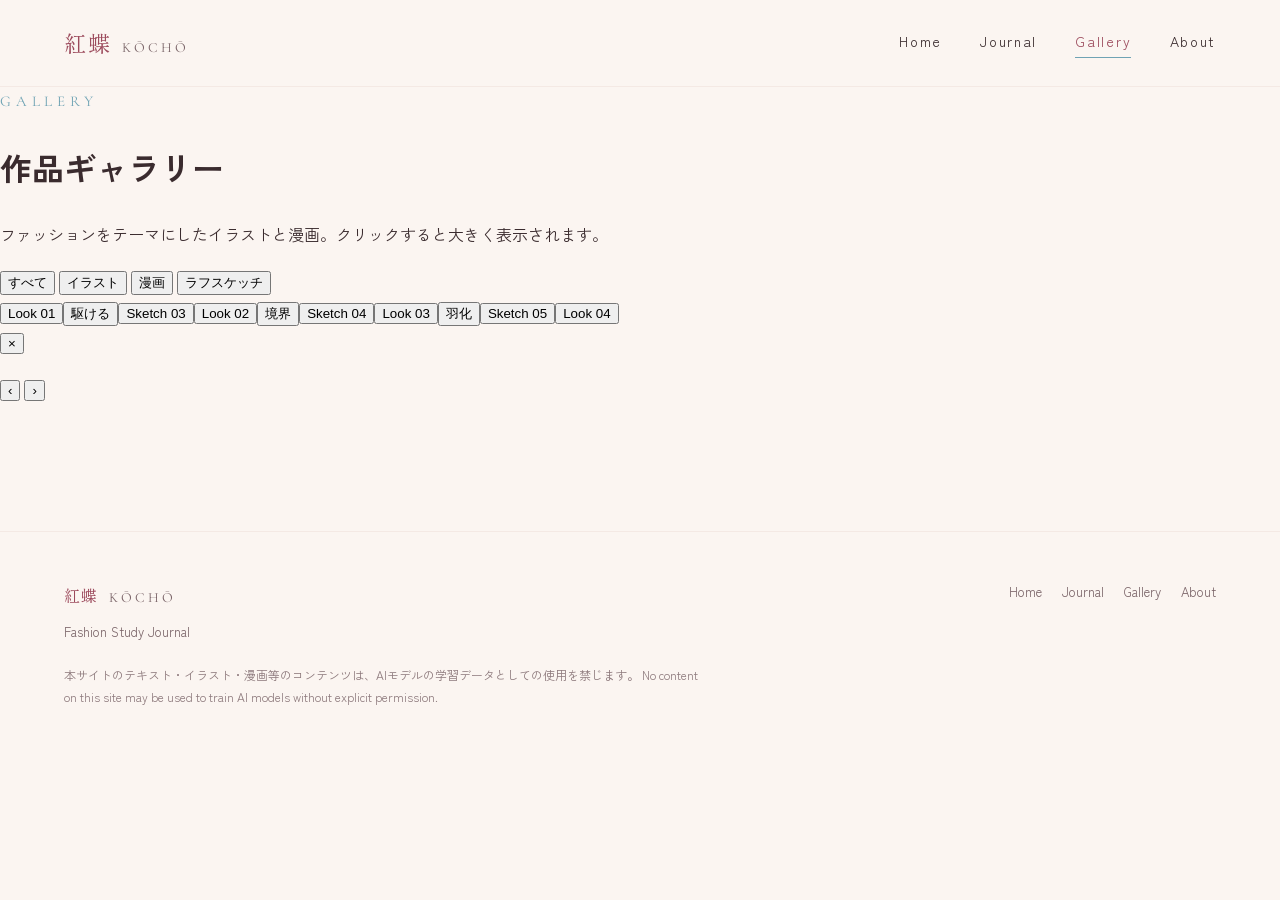
==== gallery.html @ 3346ef70 "Create gallery.html" ====
<!DOCTYPE html>
<html lang="ja">
<head>
<meta charset="UTF-8">
<meta name="viewport" content="width=device-width, initial-scale=1.0">
<title>Gallery | 紅蝶 KŌCHŌ</title>
<meta name="description" content="ファッションをテーマにしたイラストと漫画のギャラリー。">
<link rel="preconnect" href="https://fonts.googleapis.com">
<link rel="preconnect" href="https://fonts.gstatic.com" crossorigin>
<link href="https://fonts.googleapis.com/css2?family=Shippori+Mincho:wght@400;500;600&family=Cormorant+Garamond:ital,wght@0,400;0,500;1,400&family=Zen+Kaku+Gothic+New:wght@300;400;500&display=swap" rel="stylesheet">
<link rel="stylesheet" href="style.css">
</head>
<body>

<header class="site-header">
  <a href="index.html" class="brand">
    <span>紅蝶</span>
    <span class="brand-en">Kōchō</span>
  </a>
  <nav class="main-nav">
    <a href="index.html">Home</a>
    <a href="blog.html">Journal</a>
    <a href="gallery.html" class="is-active">Gallery</a>
    <a href="about.html">About</a>
  </nav>
</header>

<main>
  <div class="page-hero">
    <p class="hero-eyebrow">Gallery</p>
    <h1>作品ギャラリー</h1>
    <p class="lede">ファッションをテーマにしたイラストと漫画。クリックすると大きく表示されます。</p>
  </div>

  <div class="filter-bar" id="filterBar">
    <button class="filter-btn is-active" data-filter="all">すべて</button>
    <button class="filter-btn" data-filter="illustration">イラスト</button>
    <button class="filter-btn" data-filter="manga">漫画</button>
    <button class="filter-btn" data-filter="sketch">ラフスケッチ</button>
  </div>

  <div class="gallery-grid" id="galleryGrid">
    <!-- placeholder tiles — replace background tile with <img> when real artwork is ready -->
  </div>
</main>

<!-- Lightbox popup -->
<div class="lightbox" id="lightbox">
  <div class="lightbox-inner">
    <button class="lightbox-close" id="lbClose" aria-label="閉じる">&times;</button>
    <div class="lightbox-image" id="lbImage"></div>
    <div class="lightbox-caption">
      <p class="lc-title" id="lbTitle"></p>
      <p class="lc-meta" id="lbMeta"></p>
    </div>
  </div>
  <button class="lightbox-nav lightbox-prev" id="lbPrev" aria-label="前へ">&#8249;</button>
  <button class="lightbox-nav lightbox-next" id="lbNext" aria-label="次へ">&#8250;</button>
</div>

<footer class="site-footer">
  <div class="footer-inner">
    <div>
      <div class="brand" style="font-size:16px; margin-bottom:8px;">
        <span>紅蝶</span><span class="brand-en">Kōchō</span>
      </div>
      <p style="margin:0;">Fashion Study Journal</p>
    </div>
    <nav class="footer-nav">
      <a href="index.html">Home</a>
      <a href="blog.html">Journal</a>
      <a href="gallery.html">Gallery</a>
      <a href="about.html">About</a>
    </nav>
  </div>
  <div class="footer-inner">
    <p class="footer-note">
      本サイトのテキスト・イラスト・漫画等のコンテンツは、AIモデルの学習データとしての使用を禁じます。
      No content on this site may be used to train AI models without explicit permission.
    </p>
  </div>
</footer>

<script>
  // Placeholder artwork data — swap tile.color1/color2 for real <img src> later.
  const items = [
    { title: "Look 01",  meta: "Illustration · 2026.06", category: "illustration", ar: "3/4",  c1: "#EFC9D2", c2: "#A9CFDA" },
    { title: "駆ける",     meta: "Manga · 2026.06",        category: "manga",        ar: "4/5",  c1: "#D98B9B", c2: "#CDE6ED" },
    { title: "Sketch 03", meta: "Rough Sketch · 2026.05",  category: "sketch",       ar: "1/1",  c1: "#F4E9E4", c2: "#D98B9B" },
    { title: "Look 02",  meta: "Illustration · 2026.05",  category: "illustration", ar: "2/3",  c1: "#A9CFDA", c2: "#EFC9D2" },
    { title: "境界",       meta: "Manga · 2026.05",        category: "manga",        ar: "3/4",  c1: "#9C4A5C", c2: "#A9CFDA" },
    { title: "Sketch 04", meta: "Rough Sketch · 2026.04",  category: "sketch",       ar: "4/3",  c1: "#EFC9D2", c2: "#F4E9E4" },
    { title: "Look 03",  meta: "Illustration · 2026.04",  category: "illustration", ar: "3/4",  c1: "#6FA3B4", c2: "#D98B9B" },
    { title: "羽化",       meta: "Manga · 2026.03",        category: "manga",        ar: "4/5",  c1: "#D98B9B", c2: "#6FA3B4" },
    { title: "Sketch 05", meta: "Rough Sketch · 2026.03",  category: "sketch",       ar: "1/1",  c1: "#A9CFDA", c2: "#9C4A5C" },
    { title: "Look 04",  meta: "Illustration · 2026.02",  category: "illustration", ar: "2/3",  c1: "#F4E9E4", c2: "#6FA3B4" },
  ];

  const grid = document.getElementById('galleryGrid');
  let visibleIndices = [];

  items.forEach((item, i) => {
    const btn = document.createElement('button');
    btn.className = 'gallery-item';
    btn.dataset.category = item.category;
    btn.dataset.index = i;
    btn.innerHTML = `
      <span class="tile" style="--ar:${item.ar}; --c1:${item.c1}; --c2:${item.c2};"></span>
      <span class="cap">${item.title}</span>
    `;
    btn.addEventListener('click', () => openLightbox(i));
    grid.appendChild(btn);
  });

  // Filtering
  const filterBar = document.getElementById('filterBar');
  filterBar.addEventListener('click', (e) => {
    const btn = e.target.closest('.filter-btn');
    if (!btn) return;
    filterBar.querySelectorAll('.filter-btn').forEach(b => b.classList.remove('is-active'));
    btn.classList.add('is-active');
    const filter = btn.dataset.filter;
    grid.querySelectorAll('.gallery-item').forEach(el => {
      const match = filter === 'all' || el.dataset.category === filter;
      el.style.display = match ? '' : 'none';
    });
  });

  // Lightbox
  const lightbox = document.getElementById('lightbox');
  const lbImage = document.getElementById('lbImage');
  const lbTitle = document.getElementById('lbTitle');
  const lbMeta = document.getElementById('lbMeta');
  let currentIndex = 0;

  function currentVisible() {
    return Array.from(grid.querySelectorAll('.gallery-item'))
      .filter(el => el.style.display !== 'none')
      .map(el => parseInt(el.dataset.index, 10));
  }

  function openLightbox(index) {
    visibleIndices = currentVisible();
    currentIndex = visibleIndices.indexOf(index);
    if (currentIndex === -1) currentIndex = 0;
    renderLightbox();
    lightbox.classList.add('is-open');
    document.body.style.overflow = 'hidden';
  }

  function renderLightbox() {
    const item = items[visibleIndices[currentIndex]];
    lbImage.style.setProperty('--ar', item.ar);
    lbImage.style.setProperty('--c1', item.c1);
    lbImage.style.setProperty('--c2', item.c2);
    lbTitle.textContent = item.title;
    lbMeta.textContent = item.meta;
  }

  function closeLightbox() {
    lightbox.classList.remove('is-open');
    document.body.style.overflow = '';
  }

  function step(delta) {
    if (!visibleIndices.length) return;
    currentIndex = (currentIndex + delta + visibleIndices.length) % visibleIndices.length;
    renderLightbox();
  }

  document.getElementById('lbClose').addEventListener('click', closeLightbox);
  document.getElementById('lbPrev').addEventListener('click', () => step(-1));
  document.getElementById('lbNext').addEventListener('click', () => step(1));

  lightbox.addEventListener('click', (e) => {
    if (e.target === lightbox) closeLightbox();
  });

  document.addEventListener('keydown', (e) => {
    if (!lightbox.classList.contains('is-open')) return;
    if (e.key === 'Escape') closeLightbox();
    if (e.key === 'ArrowLeft') step(-1);
    if (e.key === 'ArrowRight') step(1);
  });
</script>

</body>
</html>
---- style.css ----
/* ==========================================================================
   紅蝶 KŌCHŌ — Fashion Study Journal
   Design tokens
   ========================================================================== */

:root {
  /* Color */
  --ivory:        #FBF5F1;
  --ivory-deep:   #F4E9E4;
  --rose:         #D98B9B;   /* Hanae Mori pink — dusty rose */
  --rose-soft:    #EFC9D2;
  --rose-deep:    #9C4A5C;   /* wine, for headings/emphasis */
  --sky:          #A9CFDA;   /* accent — powder blue */
  --sky-deep:     #6FA3B4;
  --ink:          #3A2B2E;
  --ink-soft:     #7A6468;

  /* Type */
  --font-display: 'Shippori Mincho', serif;
  --font-accent:  'Cormorant Garamond', serif;
  --font-body:    'Zen Kaku Gothic New', 'Noto Sans JP', sans-serif;

  /* Layout */
  --max-width: 1180px;
  --edge: clamp(24px, 5vw, 72px);
}

* { box-sizing: border-box; }
html { scroll-behavior: smooth; }

body {
  margin: 0;
  background: var(--ivory);
  color: var(--ink);
  font-family: var(--font-body);
  font-weight: 400;
  line-height: 1.9;
  -webkit-font-smoothing: antialiased;
}

a { color: inherit; text-decoration: none; }

img { max-width: 100%; display: block; }

::selection { background: var(--rose-soft); color: var(--rose-deep); }

@media (prefers-reduced-motion: reduce) {
  *, *::before, *::after {
    animation-duration: 0.01ms !important;
    animation-iteration-count: 1 !important;
    transition-duration: 0.01ms !important;
    scroll-behavior: auto !important;
  }
}

/* ---------- Header / Nav ---------- */

.site-header {
  position: sticky;
  top: 0;
  z-index: 50;
  display: flex;
  align-items: center;
  justify-content: space-between;
  padding: 22px var(--edge);
  background: rgba(251, 245, 241, 0.88);
  backdrop-filter: blur(8px);
  border-bottom: 1px solid var(--ivory-deep);
}

.brand {
  display: flex;
  align-items: baseline;
  gap: 10px;
  font-family: var(--font-display);
  font-size: 22px;
  letter-spacing: 0.08em;
  color: var(--rose-deep);
}

.brand .brand-en {
  font-family: var(--font-accent);
  font-size: 14px;
  letter-spacing: 0.22em;
  color: var(--ink-soft);
  text-transform: uppercase;
}

.main-nav {
  display: flex;
  gap: clamp(18px, 3vw, 40px);
  font-size: 14px;
  letter-spacing: 0.12em;
}

.main-nav a {
  position: relative;
  padding-bottom: 4px;
  color: var(--ink);
}

.main-nav a::after {
  content: "";
  position: absolute;
  left: 0; bottom: 0;
  width: 0;
  height: 1px;
  background: var(--sky-deep);
  transition: width 0.35s ease;
}

.main-nav a:hover::after,
.main-nav a:focus-visible::after,
.main-nav a.is-active::after {
  width: 100%;
}

.main-nav a.is-active { color: var(--rose-deep); }

.nav-toggle { display: none; }

@media (max-width: 720px) {
  .main-nav { display: none; }
}

/* ---------- Hero ---------- */

.hero {
  position: relative;
  max-width: var(--max-width);
  margin: 0 auto;
  padding: clamp(48px, 8vw, 96px) var(--edge) clamp(64px, 9vw, 120px);
  display: grid;
  grid-template-columns: 1.05fr 0.95fr;
  gap: clamp(24px, 4vw, 64px);
  align-items: center;
}

@media (max-width: 860px) {
  .hero { grid-template-columns: 1fr; }
}

.hero-eyebrow {
  font-family: var(--font-accent);
  font-size: 15px;
  letter-spacing: 0.32em;
  text-transform: uppercase;
  color: var(--sky-deep);
  margin: 0 0 18px;
}

.hero h1 {
  font-family: var(--font-display);
  font-weight: 500;
  font-size: clamp(38px, 5.6vw, 64px);
  line-height: 1.35;
  color: var(--rose-deep);
  margin: 0 0 24px;
}

.hero h1 em {
  font-style: normal;
  color: var(--sky-deep);
}

.hero p.lede {
  font-size: 16px;
  color: var(--ink-soft);
  max-width: 46ch;
  margin: 0 0 36px;
}

.hero-actions {
  display: flex;
  gap: 16px;
  flex-wrap: wrap;
}

.btn {
  display: inline-block;
  padding: 14px 30px;
  font-size: 13px;
  letter-spacing: 0.14em;
  border-radius: 999px;
  transition: transform 0.25s ease, box-shadow 0.25s ease;
}

.btn-primary {
  background: var(--rose-deep);
  color: var(--ivory);
}

.btn-primary:hover { transform: translateY(-2px); box-shadow: 0 10px 24px -12px var(--rose-deep); }

.btn-outline {
  border: 1px solid var(--rose-deep);
  color: var(--rose-deep);
}

.btn-outline:hover { transform: translateY(-2px); background: var(--rose-soft); }

/* ---------- Butterfly signature ---------- */

.butterfly-stage {
  position: relative;
  display: flex;
  align-items: center;
  justify-content: center;
  min-height: 320px;
}

.butterfly-stage svg {
  width: min(420px, 100%);
  height: auto;
  overflow: visible;
}

.wing { transform-origin: 100px 130px; animation: flutter 5.5s ease-in-out infinite; }
.wing-left { transform-origin: 100px 130px; animation-delay: 0s; }
.wing-right { transform-origin: 100px 130px; animation-delay: 0.05s; }

@keyframes flutter {
  0%, 100% { transform: scaleX(1) rotate(0deg); }
  50% { transform: scaleX(0.94) rotate(-1.5deg); }
}

.thread-line {
  stroke-dasharray: 4 6;
  animation: threadmove 8s linear infinite;
}

@keyframes threadmove {
  to { stroke-dashoffset: -100; }
}

/* ---------- Section framing ---------- */

section { max-width: var(--max-width); margin: 0 auto; padding: 0 var(--edge); }

.section-label {
  font-family: var(--font-accent);
  font-size: 14px;
  letter-spacing: 0.3em;
  text-transform: uppercase;
  color: var(--sky-deep);
  display: flex;
  align-items: center;
  gap: 14px;
  margin-bottom: 28px;
}

.section-label::after {
  content: "";
  flex: 1;
  height: 1px;
  background: var(--ivory-deep);
}

.section-title {
  font-family: var(--font-display);
  font-size: clamp(26px, 3.4vw, 34px);
  color: var(--rose-deep);
  font-weight: 500;
  margin: 0 0 16px;
}

/* ---------- Pillars (3-up intro to the site's purpose) ---------- */

.pillars {
  margin: clamp(64px, 8vw, 110px) auto 0;
  display: grid;
  grid-template-columns: repeat(3, 1fr);
  gap: 1px;
  background: var(--ivory-deep);
  border: 1px solid var(--ivory-deep);
}

@media (max-width: 760px) {
  .pillars { grid-template-columns: 1fr; }
}

.pillar {
  background: var(--ivory);
  padding: 40px 32px;
  transition: background 0.3s ease;
}

.pillar:hover { background: #FFFDFC; }

.pillar-mark {
  font-family: var(--font-accent);
  font-size: 13px;
  letter-spacing: 0.2em;
  color: var(--sky-deep);
  display: block;
  margin-bottom: 14px;
}

.pillar h3 {
  font-family: var(--font-display);
  font-size: 20px;
  font-weight: 500;
  color: var(--ink);
  margin: 0 0 12px;
}

.pillar p {
  font-size: 14.5px;
  color: var(--ink-soft);
  margin: 0 0 18px;
}

.pillar-link {
  font-size: 13px;
  letter-spacing: 0.1em;
  color: var(--rose-deep);
  border-bottom: 1px solid var(--rose);
  padding-bottom: 2px;
}

/* ---------- Latest entries strip (blog preview) ---------- */

.latest {
  margin: clamp(72px, 9vw, 130px) auto 0;
}

.entry-row {
  display: grid;
  grid-template-columns: 140px 1fr;
  gap: 24px;
  padding: 22px 0;
  border-bottom: 1px solid var(--ivory-deep);
}

.entry-row:first-of-type { border-top: 1px solid var(--ivory-deep); }

.entry-date {
  font-family: var(--font-accent);
  font-size: 15px;
  letter-spacing: 0.08em;
  color: var(--sky-deep);
}

.entry-text p { margin: 0; font-size: 15px; color: var(--ink); }

/* ---------- Gallery preview grid ---------- */

.gallery-preview {
  margin: clamp(72px, 9vw, 130px) auto 0;
  display: grid;
  grid-template-columns: repeat(4, 1fr);
  gap: 14px;
}

@media (max-width: 760px) {
  .gallery-preview { grid-template-columns: repeat(2, 1fr); }
}

.gallery-preview figure {
  margin: 0;
  aspect-ratio: 3/4;
  background: linear-gradient(155deg, var(--rose-soft), var(--sky) 130%);
  border-radius: 2px;
  position: relative;
  overflow: hidden;
}

.gallery-preview figure span {
  position: absolute;
  bottom: 10px;
  left: 12px;
  font-family: var(--font-accent);
  font-size: 12px;
  letter-spacing: 0.1em;
  color: var(--ivory);
  text-shadow: 0 1px 4px rgba(0,0,0,0.25);
}

/* ---------- Footer ---------- */

.site-footer {
  margin-top: clamp(90px, 10vw, 150px);
  border-top: 1px solid var(--ivory-deep);
  padding: 48px var(--edge) 36px;
}

.footer-inner {
  max-width: var(--max-width);
  margin: 0 auto;
  display: flex;
  justify-content: space-between;
  gap: 24px;
  flex-wrap: wrap;
  font-size: 13px;
  color: var(--ink-soft);
}

.footer-nav {
  display: flex;
  gap: 20px;
  flex-wrap: wrap;
}

.footer-note {
  max-width: 640px;
  font-size: 12px;
  line-height: 1.8;
  color: var(--ink-soft);
  opacity: 0.85;
  margin-top: 20px;
}
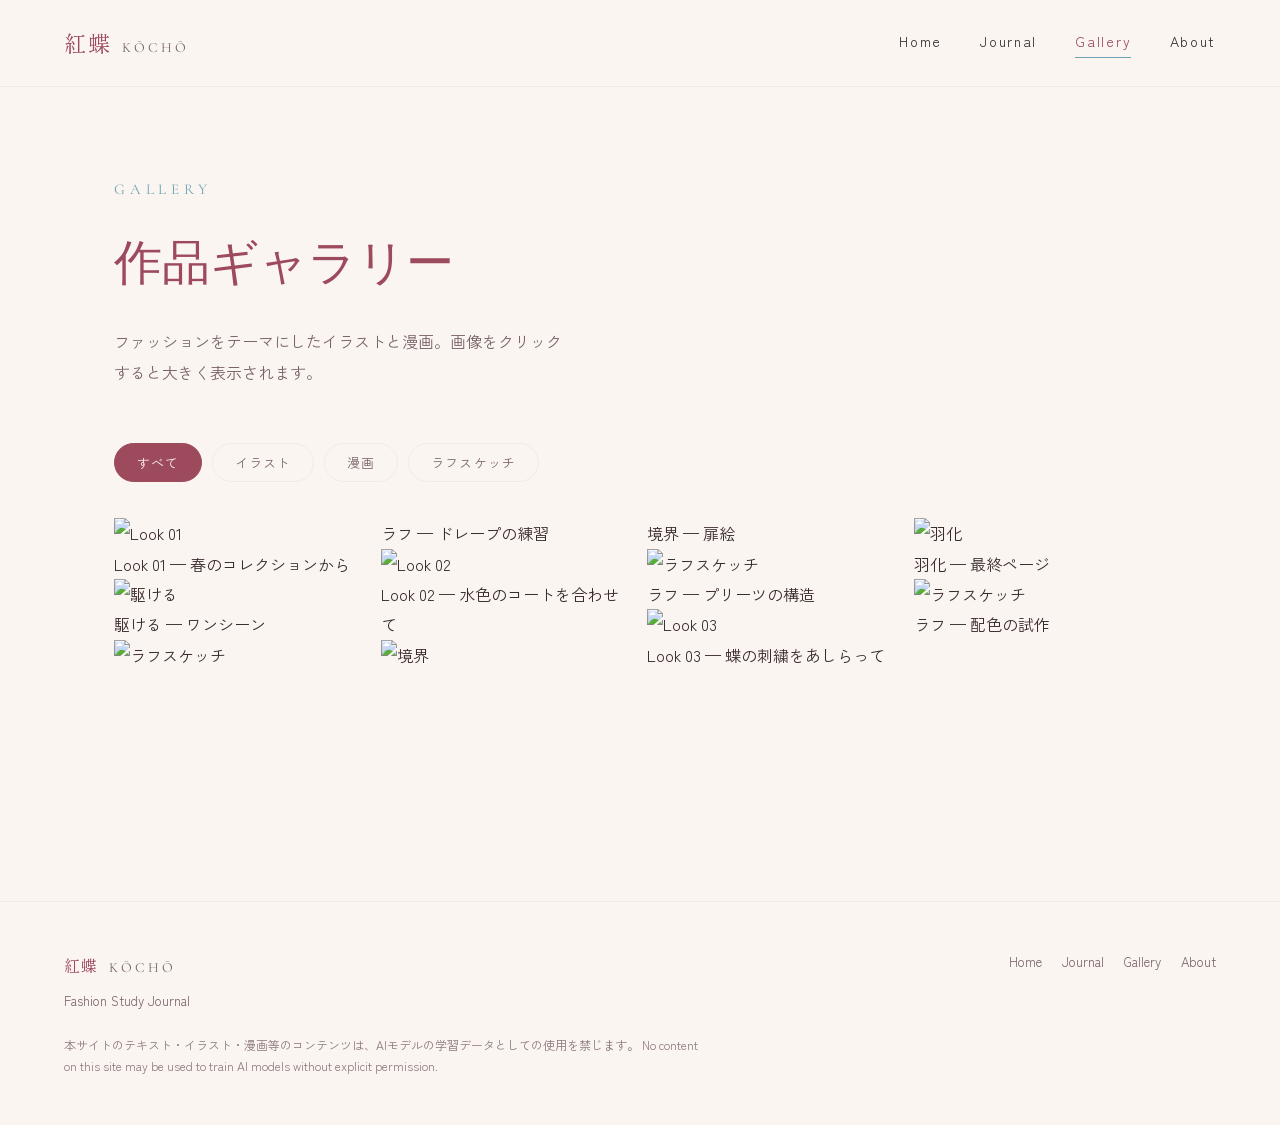
==== commit 898ec9c8: "Update gallery.html" ====
--- a/gallery.html
+++ b/gallery.html
@@ -29,7 +29,7 @@
   <div class="page-hero">
     <p class="hero-eyebrow">Gallery</p>
     <h1>作品ギャラリー</h1>
-    <p class="lede">ファッションをテーマにしたイラストと漫画。クリックすると大きく表示されます。</p>
+    <p class="lede">ファッションをテーマにしたイラストと漫画。画像をクリックすると大きく表示されます。</p>
   </div>
 
   <div class="filter-bar" id="filterBar">
@@ -40,22 +40,89 @@
   </div>
 
   <div class="gallery-grid" id="galleryGrid">
-    <!-- placeholder tiles — replace background tile with <img> when real artwork is ready -->
+
+    <!-- 画像を差し替えるときは img の src と alt、caption の文章だけ書き換えてください -->
+
+    <div class="item" data-category="illustration" data-caption="Look 01 — 春のコレクションから">
+      <div class="item-img">
+        <img src="gallery/look-01.jpg" alt="Look 01">
+      </div>
+      <div class="caption">Look 01 — 春のコレクションから</div>
+    </div>
+
+    <div class="item" data-category="manga" data-caption="駆ける — ワンシーン">
+      <div class="item-img">
+        <img src="gallery/manga-01.jpg" alt="駆ける">
+      </div>
+      <div class="caption">駆ける — ワンシーン</div>
+    </div>
+
+    <div class="item" data-category="sketch" data-caption="ラフ — ドレープの練習">
+      <div class="item-img">
+        <img src="gallery/sketch-01.jpg" alt="ラフスケッチ">
+      </div>
+      <div class="caption">ラフ — ドレープの練習</div>
+    </div>
+
+    <div class="item" data-category="illustration" data-caption="Look 02 — 水色のコートを合わせて">
+      <div class="item-img">
+        <img src="gallery/look-02.jpg" alt="Look 02">
+      </div>
+      <div class="caption">Look 02 — 水色のコートを合わせて</div>
+    </div>
+
+    <div class="item" data-category="manga" data-caption="境界 — 扉絵">
+      <div class="item-img">
+        <img src="gallery/manga-02.jpg" alt="境界">
+      </div>
+      <div class="caption">境界 — 扉絵</div>
+    </div>
+
+    <div class="item" data-category="sketch" data-caption="ラフ — プリーツの構造">
+      <div class="item-img">
+        <img src="gallery/sketch-02.jpg" alt="ラフスケッチ">
+      </div>
+      <div class="caption">ラフ — プリーツの構造</div>
+    </div>
+
+    <div class="item" data-category="illustration" data-caption="Look 03 — 蝶の刺繍をあしらって">
+      <div class="item-img">
+        <img src="gallery/look-03.jpg" alt="Look 03">
+      </div>
+      <div class="caption">Look 03 — 蝶の刺繍をあしらって</div>
+    </div>
+
+    <div class="item" data-category="manga" data-caption="羽化 — 最終ページ">
+      <div class="item-img">
+        <img src="gallery/manga-03.jpg" alt="羽化">
+      </div>
+      <div class="caption">羽化 — 最終ページ</div>
+    </div>
+
+    <div class="item" data-category="sketch" data-caption="ラフ — 配色の試作">
+      <div class="item-img">
+        <img src="gallery/sketch-03.jpg" alt="ラフスケッチ">
+      </div>
+      <div class="caption">ラフ — 配色の試作</div>
+    </div>
+
   </div>
 </main>
 
 <!-- Lightbox popup -->
-<div class="lightbox" id="lightbox">
+<div class="lightbox" id="lightbox" role="dialog" aria-modal="true" aria-label="作品の拡大表示">
   <div class="lightbox-inner">
     <button class="lightbox-close" id="lbClose" aria-label="閉じる">&times;</button>
-    <div class="lightbox-image" id="lbImage"></div>
+    <button class="lightbox-nav lightbox-prev" id="lbPrev" aria-label="前へ">&#8249;</button>
+    <button class="lightbox-nav lightbox-next" id="lbNext" aria-label="次へ">&#8250;</button>
+    <div class="lightbox-img-wrap">
+      <img id="lbImg" src="" alt="">
+    </div>
     <div class="lightbox-caption">
-      <p class="lc-title" id="lbTitle"></p>
-      <p class="lc-meta" id="lbMeta"></p>
-    </div>
-  </div>
-  <button class="lightbox-nav lightbox-prev" id="lbPrev" aria-label="前へ">&#8249;</button>
-  <button class="lightbox-nav lightbox-next" id="lbNext" aria-label="次へ">&#8250;</button>
+      <span class="lc-text" id="lbCaption"></span>
+      <span class="lc-counter" id="lbCounter"></span>
+    </div>
+  </div>
 </div>
 
 <footer class="site-footer">
@@ -82,91 +149,68 @@
 </footer>
 
 <script>
-  // Placeholder artwork data — swap tile.color1/color2 for real <img src> later.
-  const items = [
-    { title: "Look 01",  meta: "Illustration · 2026.06", category: "illustration", ar: "3/4",  c1: "#EFC9D2", c2: "#A9CFDA" },
-    { title: "駆ける",     meta: "Manga · 2026.06",        category: "manga",        ar: "4/5",  c1: "#D98B9B", c2: "#CDE6ED" },
-    { title: "Sketch 03", meta: "Rough Sketch · 2026.05",  category: "sketch",       ar: "1/1",  c1: "#F4E9E4", c2: "#D98B9B" },
-    { title: "Look 02",  meta: "Illustration · 2026.05",  category: "illustration", ar: "2/3",  c1: "#A9CFDA", c2: "#EFC9D2" },
-    { title: "境界",       meta: "Manga · 2026.05",        category: "manga",        ar: "3/4",  c1: "#9C4A5C", c2: "#A9CFDA" },
-    { title: "Sketch 04", meta: "Rough Sketch · 2026.04",  category: "sketch",       ar: "4/3",  c1: "#EFC9D2", c2: "#F4E9E4" },
-    { title: "Look 03",  meta: "Illustration · 2026.04",  category: "illustration", ar: "3/4",  c1: "#6FA3B4", c2: "#D98B9B" },
-    { title: "羽化",       meta: "Manga · 2026.03",        category: "manga",        ar: "4/5",  c1: "#D98B9B", c2: "#6FA3B4" },
-    { title: "Sketch 05", meta: "Rough Sketch · 2026.03",  category: "sketch",       ar: "1/1",  c1: "#A9CFDA", c2: "#9C4A5C" },
-    { title: "Look 04",  meta: "Illustration · 2026.02",  category: "illustration", ar: "2/3",  c1: "#F4E9E4", c2: "#6FA3B4" },
-  ];
-
   const grid = document.getElementById('galleryGrid');
-  let visibleIndices = [];
-
-  items.forEach((item, i) => {
-    const btn = document.createElement('button');
-    btn.className = 'gallery-item';
-    btn.dataset.category = item.category;
-    btn.dataset.index = i;
-    btn.innerHTML = `
-      <span class="tile" style="--ar:${item.ar}; --c1:${item.c1}; --c2:${item.c2};"></span>
-      <span class="cap">${item.title}</span>
-    `;
-    btn.addEventListener('click', () => openLightbox(i));
-    grid.appendChild(btn);
-  });
-
-  // Filtering
   const filterBar = document.getElementById('filterBar');
+  const lightbox = document.getElementById('lightbox');
+  const lbImg = document.getElementById('lbImg');
+  const lbCaption = document.getElementById('lbCaption');
+  const lbCounter = document.getElementById('lbCounter');
+
+  let visibleItems = [];
+  let current = 0;
+
+  function getAllItems() {
+    return Array.from(grid.querySelectorAll('.item'));
+  }
+
+  function getVisibleItems() {
+    return getAllItems().filter(el => el.style.display !== 'none');
+  }
+
+  function openLightbox(el) {
+    visibleItems = getVisibleItems();
+    current = visibleItems.indexOf(el);
+    if (current === -1) current = 0;
+    render();
+    lightbox.classList.add('is-open');
+    document.body.style.overflow = 'hidden';
+  }
+
+  function render() {
+    const el = visibleItems[current];
+    const img = el.querySelector('img');
+    lbImg.src = img.src;
+    lbImg.alt = img.alt;
+    lbCaption.textContent = el.dataset.caption || '';
+    lbCounter.textContent = (current + 1) + ' / ' + visibleItems.length;
+  }
+
+  function closeLightbox() {
+    lightbox.classList.remove('is-open');
+    document.body.style.overflow = '';
+  }
+
+  function step(delta) {
+    if (!visibleItems.length) return;
+    current = (current + delta + visibleItems.length) % visibleItems.length;
+    render();
+  }
+
+  getAllItems().forEach(el => {
+    el.addEventListener('click', () => openLightbox(el));
+  });
+
   filterBar.addEventListener('click', (e) => {
     const btn = e.target.closest('.filter-btn');
     if (!btn) return;
     filterBar.querySelectorAll('.filter-btn').forEach(b => b.classList.remove('is-active'));
     btn.classList.add('is-active');
     const filter = btn.dataset.filter;
-    grid.querySelectorAll('.gallery-item').forEach(el => {
+    getAllItems().forEach(el => {
       const match = filter === 'all' || el.dataset.category === filter;
       el.style.display = match ? '' : 'none';
     });
   });
-
-  // Lightbox
-  const lightbox = document.getElementById('lightbox');
-  const lbImage = document.getElementById('lbImage');
-  const lbTitle = document.getElementById('lbTitle');
-  const lbMeta = document.getElementById('lbMeta');
-  let currentIndex = 0;
-
-  function currentVisible() {
-    return Array.from(grid.querySelectorAll('.gallery-item'))
-      .filter(el => el.style.display !== 'none')
-      .map(el => parseInt(el.dataset.index, 10));
-  }
-
-  function openLightbox(index) {
-    visibleIndices = currentVisible();
-    currentIndex = visibleIndices.indexOf(index);
-    if (currentIndex === -1) currentIndex = 0;
-    renderLightbox();
-    lightbox.classList.add('is-open');
-    document.body.style.overflow = 'hidden';
-  }
-
-  function renderLightbox() {
-    const item = items[visibleIndices[currentIndex]];
-    lbImage.style.setProperty('--ar', item.ar);
-    lbImage.style.setProperty('--c1', item.c1);
-    lbImage.style.setProperty('--c2', item.c2);
-    lbTitle.textContent = item.title;
-    lbMeta.textContent = item.meta;
-  }
-
-  function closeLightbox() {
-    lightbox.classList.remove('is-open');
-    document.body.style.overflow = '';
-  }
-
-  function step(delta) {
-    if (!visibleIndices.length) return;
-    currentIndex = (currentIndex + delta + visibleIndices.length) % visibleIndices.length;
-    renderLightbox();
-  }
 
   document.getElementById('lbClose').addEventListener('click', closeLightbox);
   document.getElementById('lbPrev').addEventListener('click', () => step(-1));
--- a/style.css
+++ b/style.css
@@ -376,6 +376,450 @@
   text-shadow: 0 1px 4px rgba(0,0,0,0.25);
 }
 
+/* ---------- Page hero (inner pages) ---------- */
+
+.page-hero {
+  max-width: var(--max-width);
+  margin: 0 auto;
+  padding: clamp(56px, 8vw, 88px) var(--edge) clamp(32px, 5vw, 56px);
+}
+
+.page-hero .hero-eyebrow { margin-bottom: 14px; }
+
+.page-hero h1 {
+  font-family: var(--font-display);
+  font-weight: 500;
+  font-size: clamp(32px, 4.6vw, 48px);
+  color: var(--rose-deep);
+  margin: 0 0 18px;
+}
+
+.page-hero p.lede { color: var(--ink-soft); max-width: 56ch; margin: 0; }
+
+/* ---------- Journal feed (blog.html) ---------- */
+
+.journal-feed {
+  max-width: 720px;
+  margin: 0 auto;
+  padding: 0 var(--edge) clamp(60px, 8vw, 100px);
+}
+
+.journal-post {
+  display: grid;
+  grid-template-columns: 108px 1fr;
+  gap: 20px;
+  padding: 28px 0;
+  border-bottom: 1px solid var(--ivory-deep);
+}
+
+.journal-post:first-child { border-top: 1px solid var(--ivory-deep); }
+
+.journal-post time {
+  font-family: var(--font-accent);
+  font-size: 15px;
+  letter-spacing: 0.06em;
+  color: var(--sky-deep);
+  padding-top: 2px;
+}
+
+.journal-post p {
+  margin: 0;
+  font-size: 15.5px;
+  color: var(--ink);
+  line-height: 1.85;
+}
+
+@media (max-width: 560px) {
+  .journal-post { grid-template-columns: 1fr; gap: 6px; }
+  .journal-post time { font-size: 13px; }
+}
+
+/* ---------- Gallery (gallery.html) ---------- */
+
+.filter-bar {
+  max-width: var(--max-width);
+  margin: 0 auto;
+  padding: 0 var(--edge) 36px;
+  display: flex;
+  gap: 10px;
+  flex-wrap: wrap;
+}
+
+.filter-btn {
+  padding: 9px 22px;
+  font-size: 13px;
+  letter-spacing: 0.08em;
+  border: 1px solid var(--ivory-deep);
+  border-radius: 999px;
+  background: transparent;
+  color: var(--ink-soft);
+  cursor: pointer;
+  transition: border-color 0.25s ease, color 0.25s ease, background 0.25s ease;
+  font-family: var(--font-body);
+}
+
+.filter-btn:hover { border-color: var(--sky-deep); color: var(--sky-deep); }
+
+.filter-btn.is-active {
+  background: var(--rose-deep);
+  border-color: var(--rose-deep);
+  color: var(--ivory);
+}
+
+.gallery-grid {
+  max-width: var(--max-width);
+  margin: 0 auto;
+  padding: 0 var(--edge) clamp(60px, 8vw, 110px);
+  columns: 4 220px;
+  column-gap: 14px;
+}
+
+@media (max-width: 720px) { .gallery-grid { columns: 2 160px; } }
+
+.gallery-item {
+  break-inside: avoid;
+  margin-bottom: 14px;
+  position: relative;
+  border-radius: 2px;
+  overflow: hidden;
+  cursor: pointer;
+  border: none;
+  padding: 0;
+  display: block;
+  width: 100%;
+  background: none;
+  font-family: var(--font-body);
+}
+
+.gallery-item .tile {
+  width: 100%;
+  aspect-ratio: var(--ar, 3/4);
+  background: linear-gradient(155deg, var(--c1, var(--rose-soft)), var(--c2, var(--sky)) 130%);
+  position: relative;
+  transition: transform 0.5s ease;
+}
+
+.gallery-item:hover .tile,
+.gallery-item:focus-visible .tile { transform: scale(1.035); }
+
+.gallery-item .tile::after {
+  content: "";
+  position: absolute;
+  inset: 0;
+  background: linear-gradient(to top, rgba(58,43,46,0.45), transparent 55%);
+  opacity: 0;
+  transition: opacity 0.35s ease;
+}
+
+.gallery-item:hover .tile::after,
+.gallery-item:focus-visible .tile::after { opacity: 1; }
+
+.gallery-item .cap {
+  position: absolute;
+  left: 14px;
+  bottom: 12px;
+  right: 14px;
+  text-align: left;
+  color: var(--ivory);
+  font-family: var(--font-accent);
+  font-size: 13px;
+  letter-spacing: 0.08em;
+  opacity: 0;
+  transform: translateY(6px);
+  transition: opacity 0.35s ease, transform 0.35s ease;
+}
+
+.gallery-item:hover .cap,
+.gallery-item:focus-visible .cap { opacity: 1; transform: translateY(0); }
+
+/* Lightbox */
+
+.lightbox {
+  position: fixed;
+  inset: 0;
+  z-index: 200;
+  display: none;
+  align-items: center;
+  justify-content: center;
+  padding: 5vh 5vw;
+  background: rgba(58, 43, 46, 0.72);
+  backdrop-filter: blur(3px);
+}
+
+.lightbox.is-open { display: flex; animation: fadeIn 0.3s ease; }
+
+@keyframes fadeIn { from { opacity: 0; } to { opacity: 1; } }
+
+.lightbox-inner {
+  position: relative;
+  max-width: 640px;
+  width: 100%;
+  background: var(--ivory);
+  border-radius: 3px;
+  overflow: hidden;
+  animation: riseIn 0.35s cubic-bezier(.22,.68,.36,1);
+}
+
+@keyframes riseIn { from { transform: translateY(18px); opacity: 0; } to { transform: translateY(0); opacity: 1; } }
+
+.lightbox-image {
+  width: 100%;
+  aspect-ratio: var(--ar, 3/4);
+  background: linear-gradient(155deg, var(--c1, var(--rose-soft)), var(--c2, var(--sky)) 130%);
+}
+
+.lightbox-caption {
+  padding: 20px 26px 24px;
+}
+
+.lightbox-caption .lc-title {
+  font-family: var(--font-display);
+  font-size: 19px;
+  color: var(--rose-deep);
+  margin: 0 0 6px;
+}
+
+.lightbox-caption .lc-meta {
+  font-family: var(--font-accent);
+  font-size: 13px;
+  letter-spacing: 0.08em;
+  color: var(--sky-deep);
+  margin: 0;
+}
+
+.lightbox-close {
+  position: absolute;
+  top: 14px;
+  right: 14px;
+  width: 36px;
+  height: 36px;
+  border-radius: 50%;
+  border: none;
+  background: rgba(251,245,241,0.9);
+  color: var(--rose-deep);
+  font-size: 18px;
+  line-height: 1;
+  cursor: pointer;
+  display: flex;
+  align-items: center;
+  justify-content: center;
+}
+
+.lightbox-close:hover { background: var(--rose-soft); }
+
+.lightbox-nav {
+  position: absolute;
+  top: 50%;
+  transform: translateY(-50%);
+  width: 40px;
+  height: 40px;
+  border-radius: 50%;
+  border: none;
+  background: rgba(251,245,241,0.85);
+  color: var(--rose-deep);
+  font-size: 18px;
+  cursor: pointer;
+  display: flex;
+  align-items: center;
+  justify-content: center;
+}
+
+.lightbox-nav:hover { background: var(--rose-soft); }
+.lightbox-prev { left: -50px; }
+.lightbox-next { right: -50px; }
+
+@media (max-width: 720px) {
+  .lightbox-prev { left: 10px; }
+  .lightbox-next { right: 10px; }
+}
+
+/* ---------- About: bio ---------- */
+
+.about-bio {
+  max-width: 720px;
+  margin: 0 auto;
+  padding: 0 var(--edge) clamp(48px, 7vw, 80px);
+}
+
+.about-bio p {
+  font-size: 15.5px;
+  color: var(--ink);
+  margin: 0 0 20px;
+}
+
+.about-bio p:last-child { margin-bottom: 0; }
+
+/* ---------- About: link grid ("Elsewhere") ---------- */
+
+.link-grid {
+  max-width: var(--max-width);
+  margin: 0 auto;
+  padding: 0 var(--edge) clamp(56px, 7vw, 90px);
+  display: grid;
+  grid-template-columns: repeat(auto-fill, minmax(240px, 1fr));
+  gap: 14px;
+}
+
+.link-card {
+  display: flex;
+  align-items: center;
+  gap: 16px;
+  padding: 18px 20px;
+  background: var(--ivory);
+  border: 1px solid var(--ivory-deep);
+  border-left: 3px solid var(--rose);
+  border-radius: 2px;
+  transition: transform 0.2s ease, border-color 0.2s ease, background 0.2s ease;
+}
+
+.link-card:hover,
+.link-card:focus-visible {
+  transform: translate(2px, -2px);
+  border-left-color: var(--sky-deep);
+  background: #FFFDFC;
+}
+
+.link-mark {
+  flex-shrink: 0;
+  width: 40px;
+  height: 40px;
+  border-radius: 50%;
+  display: flex;
+  align-items: center;
+  justify-content: center;
+  font-family: var(--font-accent);
+  font-size: 15px;
+  letter-spacing: 0;
+  color: var(--rose-deep);
+  background: var(--rose-soft);
+}
+
+.link-text { flex: 1; min-width: 0; }
+
+.link-name {
+  display: block;
+  font-family: var(--font-display);
+  font-size: 15px;
+  color: var(--ink);
+  margin-bottom: 3px;
+}
+
+.link-desc {
+  display: block;
+  font-size: 12.5px;
+  color: var(--ink-soft);
+}
+
+.link-arrow {
+  flex-shrink: 0;
+  color: var(--sky-deep);
+  font-size: 18px;
+  transition: transform 0.2s ease;
+}
+
+.link-card:hover .link-arrow { transform: translateX(3px); }
+
+/* ---------- About: contact form ---------- */
+
+.contact-card {
+  max-width: 640px;
+  margin: 0 auto;
+  padding: 0 var(--edge) clamp(80px, 9vw, 130px);
+}
+
+.contact-card .form-intro {
+  font-size: 14px;
+  color: var(--ink-soft);
+  line-height: 1.9;
+  margin-bottom: 28px;
+}
+
+.form-group { margin-bottom: 20px; }
+
+.form-label {
+  display: block;
+  font-family: var(--font-accent);
+  font-size: 13px;
+  letter-spacing: 0.1em;
+  color: var(--rose-deep);
+  margin-bottom: 8px;
+}
+
+.form-label .required { color: var(--sky-deep); }
+
+.form-input,
+.form-textarea {
+  width: 100%;
+  background: var(--ivory);
+  border: 1px solid var(--ivory-deep);
+  border-radius: 2px;
+  color: var(--ink);
+  font-family: var(--font-body);
+  font-size: 14.5px;
+  padding: 12px 14px;
+  transition: border-color 0.2s ease, box-shadow 0.2s ease;
+  outline: none;
+}
+
+.form-input::placeholder,
+.form-textarea::placeholder { color: var(--ink-soft); opacity: 0.6; }
+
+.form-input:focus,
+.form-textarea:focus {
+  border-color: var(--sky-deep);
+  box-shadow: 0 0 0 3px rgba(169, 207, 218, 0.25);
+}
+
+.form-textarea { resize: vertical; min-height: 140px; }
+
+.field-error {
+  display: block;
+  font-size: 12px;
+  color: var(--rose-deep);
+  margin-top: 6px;
+}
+
+.form-submit {
+  display: inline-block;
+  background: var(--rose-deep);
+  border: none;
+  border-radius: 999px;
+  color: var(--ivory);
+  font-family: var(--font-body);
+  font-size: 13px;
+  letter-spacing: 0.12em;
+  padding: 14px 34px;
+  cursor: pointer;
+  transition: transform 0.25s ease, box-shadow 0.25s ease;
+  margin-top: 6px;
+}
+
+.form-submit:hover { transform: translateY(-2px); box-shadow: 0 10px 24px -12px var(--rose-deep); }
+.form-submit:disabled { opacity: 0.5; cursor: not-allowed; transform: none; box-shadow: none; }
+
+.form-success {
+  border: 1px solid var(--sky-deep);
+  background: #F1F8FA;
+  border-radius: 2px;
+  padding: 16px 20px;
+  text-align: center;
+  color: var(--sky-deep);
+  font-family: var(--font-accent);
+  font-size: 14px;
+  letter-spacing: 0.04em;
+  margin-bottom: 22px;
+}
+
+.form-error-global {
+  border: 1px solid var(--rose-deep);
+  background: #FBEFF1;
+  border-radius: 2px;
+  padding: 12px 16px;
+  color: var(--rose-deep);
+  font-size: 13px;
+  margin-bottom: 20px;
+}
+
 /* ---------- Footer ---------- */
 
 .site-footer {
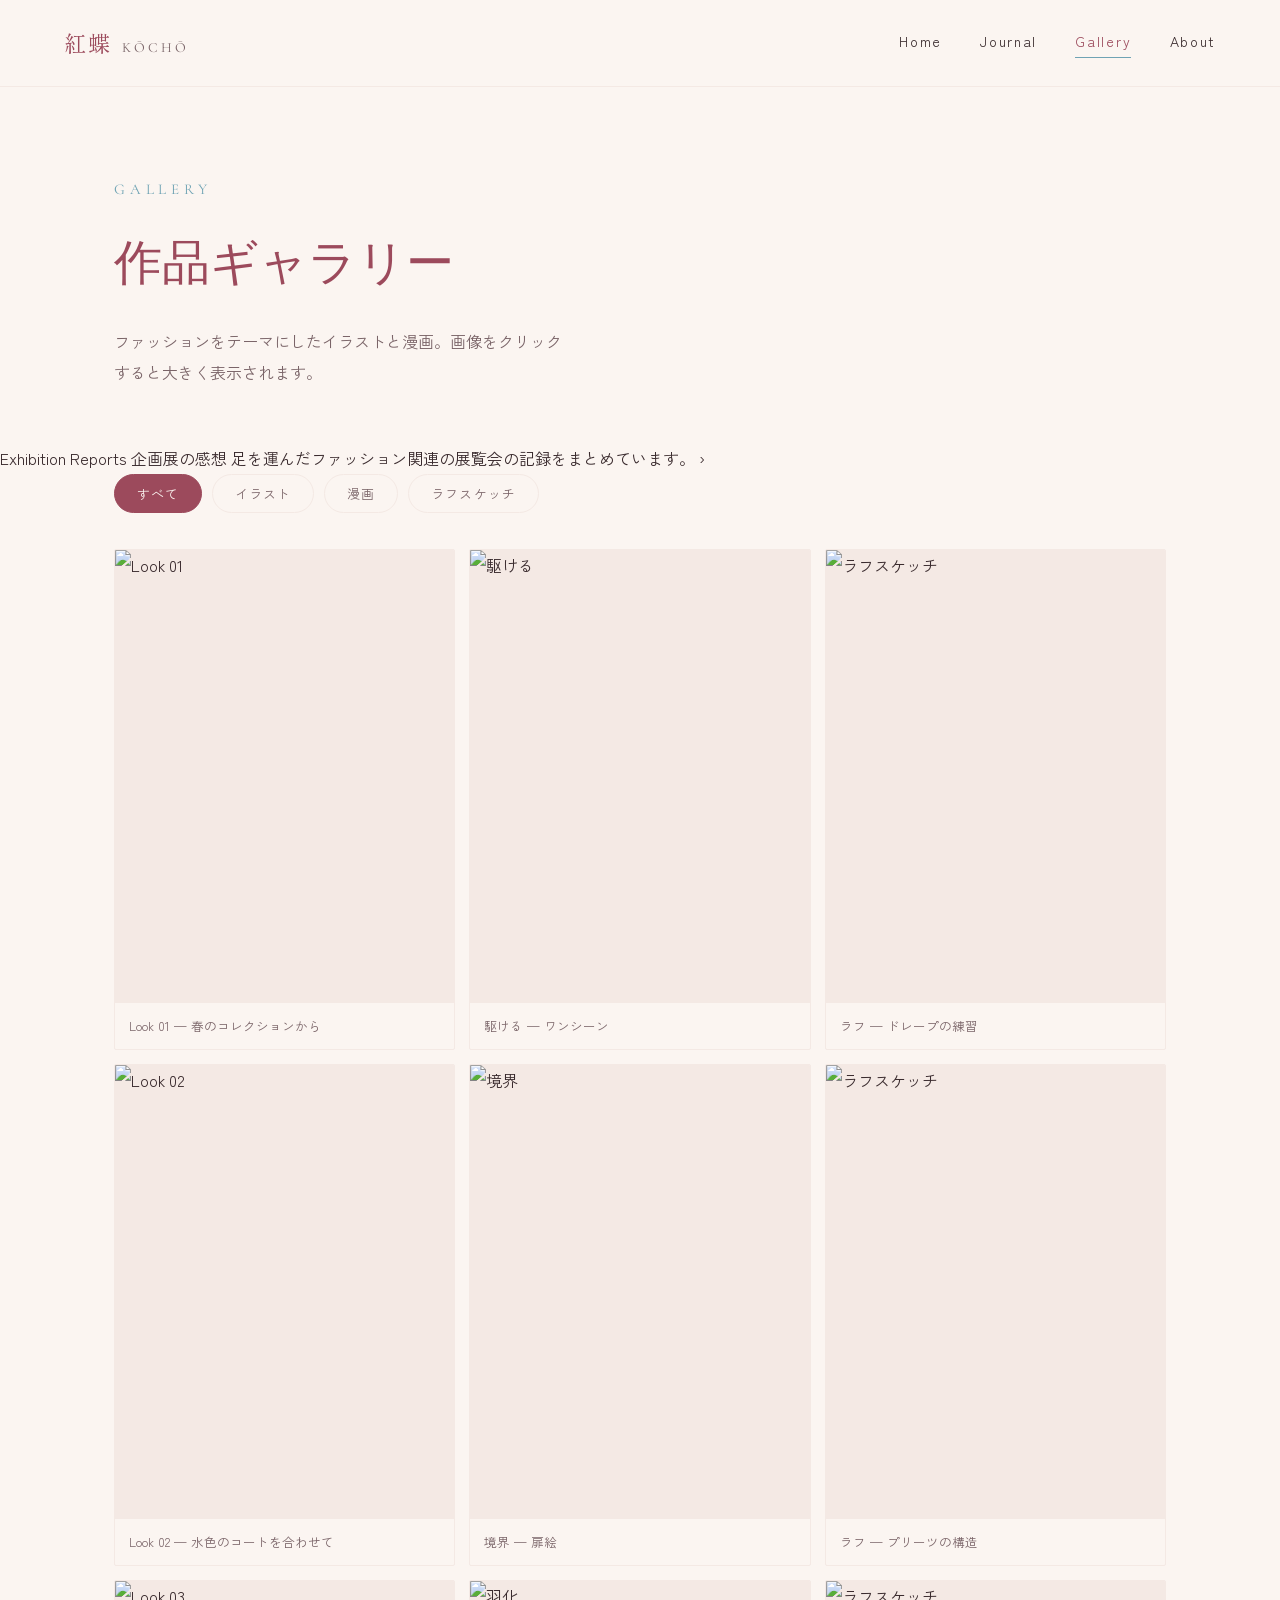
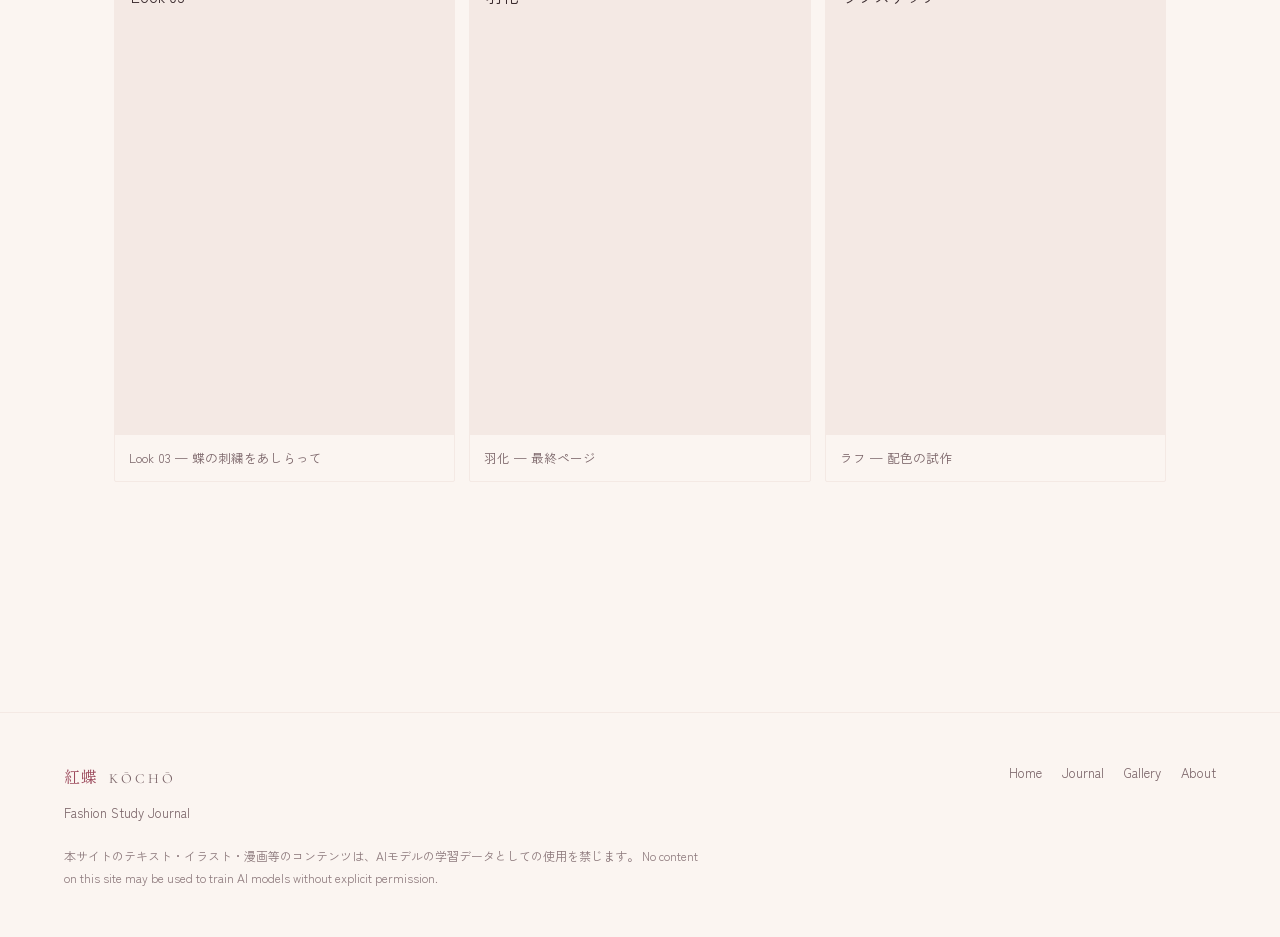
==== commit e4c6e259: "Update gallery.html" ====
--- a/gallery.html
+++ b/gallery.html
@@ -32,6 +32,17 @@
     <p class="lede">ファッションをテーマにしたイラストと漫画。画像をクリックすると大きく表示されます。</p>
   </div>
 
+  <div class="gallery-feature">
+    <a class="feature-link-box" href="report1.html">
+      <span class="flb-text">
+        <span class="flb-eyebrow">Exhibition Reports</span>
+        <span class="flb-title">企画展の感想</span>
+        <span class="flb-desc">足を運んだファッション関連の展覧会の記録をまとめています。</span>
+      </span>
+      <span class="flb-arrow">›</span>
+    </a>
+  </div>
+
   <div class="filter-bar" id="filterBar">
     <button class="filter-btn is-active" data-filter="all">すべて</button>
     <button class="filter-btn" data-filter="illustration">イラスト</button>
--- a/style.css
+++ b/style.css
@@ -470,167 +470,202 @@
   max-width: var(--max-width);
   margin: 0 auto;
   padding: 0 var(--edge) clamp(60px, 8vw, 110px);
-  columns: 4 220px;
-  column-gap: 14px;
-}
-
-@media (max-width: 720px) { .gallery-grid { columns: 2 160px; } }
-
-.gallery-item {
-  break-inside: avoid;
-  margin-bottom: 14px;
-  position: relative;
+  display: grid;
+  grid-template-columns: repeat(3, 1fr);
+  gap: 14px;
+}
+
+@media (max-width: 760px) { .gallery-grid { grid-template-columns: repeat(2, 1fr); } }
+
+.item {
+  background: var(--ivory);
+  border: 1px solid var(--ivory-deep);
   border-radius: 2px;
   overflow: hidden;
+  position: relative;
   cursor: pointer;
-  border: none;
-  padding: 0;
-  display: block;
-  width: 100%;
-  background: none;
-  font-family: var(--font-body);
-}
-
-.gallery-item .tile {
-  width: 100%;
-  aspect-ratio: var(--ar, 3/4);
-  background: linear-gradient(155deg, var(--c1, var(--rose-soft)), var(--c2, var(--sky)) 130%);
-  position: relative;
-  transition: transform 0.5s ease;
-}
-
-.gallery-item:hover .tile,
-.gallery-item:focus-visible .tile { transform: scale(1.035); }
-
-.gallery-item .tile::after {
+  transition: border-color 0.3s ease, box-shadow 0.3s ease;
+}
+
+.item:hover,
+.item:focus-visible {
+  border-color: var(--rose);
+  box-shadow: 0 10px 28px -16px rgba(156, 74, 92, 0.45);
+}
+
+.item::before {
   content: "";
   position: absolute;
+  top: 0; left: 0; right: 0;
+  height: 2px;
+  background: linear-gradient(to right, var(--rose-deep), var(--sky-deep));
+  transform: scaleX(0);
+  transform-origin: left;
+  transition: transform 0.35s ease;
+  z-index: 1;
+}
+
+.item:hover::before,
+.item:focus-visible::before { transform: scaleX(1); }
+
+.item-img {
+  position: relative;
+  aspect-ratio: 3 / 4;
+  overflow: hidden;
+  background: var(--ivory-deep);
+}
+
+.item-img img {
+  width: 100%;
+  height: 100%;
+  object-fit: cover;
+  display: block;
+  transition: transform 0.5s ease;
+}
+
+.item:hover .item-img img,
+.item:focus-visible .item-img img { transform: scale(1.045); }
+
+.item-img::after {
+  content: "＋";
+  position: absolute;
   inset: 0;
-  background: linear-gradient(to top, rgba(58,43,46,0.45), transparent 55%);
+  display: flex;
+  align-items: center;
+  justify-content: center;
+  font-size: 26px;
+  font-family: var(--font-accent);
+  color: var(--ivory);
+  background: rgba(58, 43, 46, 0.28);
   opacity: 0;
-  transition: opacity 0.35s ease;
-}
-
-.gallery-item:hover .tile::after,
-.gallery-item:focus-visible .tile::after { opacity: 1; }
-
-.gallery-item .cap {
-  position: absolute;
-  left: 14px;
-  bottom: 12px;
-  right: 14px;
-  text-align: left;
-  color: var(--ivory);
-  font-family: var(--font-accent);
-  font-size: 13px;
-  letter-spacing: 0.08em;
-  opacity: 0;
-  transform: translateY(6px);
-  transition: opacity 0.35s ease, transform 0.35s ease;
-}
-
-.gallery-item:hover .cap,
-.gallery-item:focus-visible .cap { opacity: 1; transform: translateY(0); }
+  transition: opacity 0.3s ease;
+}
+
+.item:hover .item-img::after,
+.item:focus-visible .item-img::after { opacity: 1; }
+
+.caption {
+  padding: 12px 14px 13px;
+  font-size: 12.5px;
+  color: var(--ink-soft);
+  line-height: 1.7;
+  border-top: 1px solid var(--ivory-deep);
+}
 
 /* Lightbox */
 
 .lightbox {
+  display: none;
   position: fixed;
   inset: 0;
   z-index: 200;
-  display: none;
+  background: rgba(58, 43, 46, 0.68);
+  backdrop-filter: blur(5px);
   align-items: center;
   justify-content: center;
-  padding: 5vh 5vw;
-  background: rgba(58, 43, 46, 0.72);
-  backdrop-filter: blur(3px);
-}
-
-.lightbox.is-open { display: flex; animation: fadeIn 0.3s ease; }
+  padding: 24px;
+}
+
+.lightbox.is-open { display: flex; animation: fadeIn 0.25s ease both; }
 
 @keyframes fadeIn { from { opacity: 0; } to { opacity: 1; } }
 
 .lightbox-inner {
   position: relative;
-  max-width: 640px;
+  max-width: min(640px, 92vw);
   width: 100%;
+  animation: riseIn 0.3s cubic-bezier(.22,.68,.36,1) both;
+}
+
+@keyframes riseIn { from { opacity: 0; transform: translateY(14px) scale(0.97); } to { opacity: 1; transform: translateY(0) scale(1); } }
+
+.lightbox-img-wrap {
   background: var(--ivory);
-  border-radius: 3px;
+  border: 1px solid var(--rose-soft);
+  border-radius: 3px 3px 0 0;
   overflow: hidden;
-  animation: riseIn 0.35s cubic-bezier(.22,.68,.36,1);
-}
-
-@keyframes riseIn { from { transform: translateY(18px); opacity: 0; } to { transform: translateY(0); opacity: 1; } }
-
-.lightbox-image {
+}
+
+.lightbox-img-wrap img {
+  display: block;
   width: 100%;
-  aspect-ratio: var(--ar, 3/4);
-  background: linear-gradient(155deg, var(--c1, var(--rose-soft)), var(--c2, var(--sky)) 130%);
+  max-height: 72vh;
+  object-fit: contain;
+  background: var(--ivory-deep);
 }
 
 .lightbox-caption {
-  padding: 20px 26px 24px;
-}
-
-.lightbox-caption .lc-title {
-  font-family: var(--font-display);
-  font-size: 19px;
-  color: var(--rose-deep);
-  margin: 0 0 6px;
-}
-
-.lightbox-caption .lc-meta {
+  background: var(--ivory);
+  border: 1px solid var(--rose-soft);
+  border-top: 1px solid var(--ivory-deep);
+  border-radius: 0 0 3px 3px;
+  padding: 14px 20px;
+  display: flex;
+  align-items: center;
+  justify-content: space-between;
+  gap: 12px;
+}
+
+.lightbox-caption .lc-text {
+  font-size: 13.5px;
+  color: var(--ink);
+  line-height: 1.7;
+}
+
+.lightbox-caption .lc-counter {
   font-family: var(--font-accent);
   font-size: 13px;
-  letter-spacing: 0.08em;
+  letter-spacing: 0.1em;
   color: var(--sky-deep);
-  margin: 0;
+  white-space: nowrap;
 }
 
 .lightbox-close {
   position: absolute;
-  top: 14px;
-  right: 14px;
-  width: 36px;
-  height: 36px;
+  top: -14px;
+  right: -14px;
+  width: 34px;
+  height: 34px;
   border-radius: 50%;
-  border: none;
-  background: rgba(251,245,241,0.9);
-  color: var(--rose-deep);
-  font-size: 18px;
+  border: 1px solid var(--rose-soft);
+  background: var(--ivory);
+  color: var(--rose-deep);
+  font-size: 15px;
   line-height: 1;
   cursor: pointer;
   display: flex;
   align-items: center;
   justify-content: center;
-}
-
-.lightbox-close:hover { background: var(--rose-soft); }
+  transition: background 0.2s ease, border-color 0.2s ease;
+}
+
+.lightbox-close:hover { background: var(--rose-soft); border-color: var(--rose); }
 
 .lightbox-nav {
   position: absolute;
   top: 50%;
   transform: translateY(-50%);
-  width: 40px;
-  height: 40px;
+  width: 38px;
+  height: 38px;
   border-radius: 50%;
-  border: none;
-  background: rgba(251,245,241,0.85);
-  color: var(--rose-deep);
-  font-size: 18px;
+  border: 1px solid var(--rose-soft);
+  background: var(--ivory);
+  color: var(--rose-deep);
+  font-size: 17px;
   cursor: pointer;
   display: flex;
   align-items: center;
   justify-content: center;
-}
-
-.lightbox-nav:hover { background: var(--rose-soft); }
-.lightbox-prev { left: -50px; }
-.lightbox-next { right: -50px; }
+  transition: background 0.2s ease, border-color 0.2s ease;
+}
+
+.lightbox-nav:hover { background: var(--rose-soft); border-color: var(--rose); }
+.lightbox-prev { right: calc(100% + 12px); }
+.lightbox-next { left: calc(100% + 12px); }
 
 @media (max-width: 720px) {
-  .lightbox-prev { left: 10px; }
-  .lightbox-next { right: 10px; }
+  .lightbox-prev, .lightbox-next { display: none; }
+  .lightbox-inner { max-width: 100%; }
 }
 
 /* ---------- About: bio ---------- */
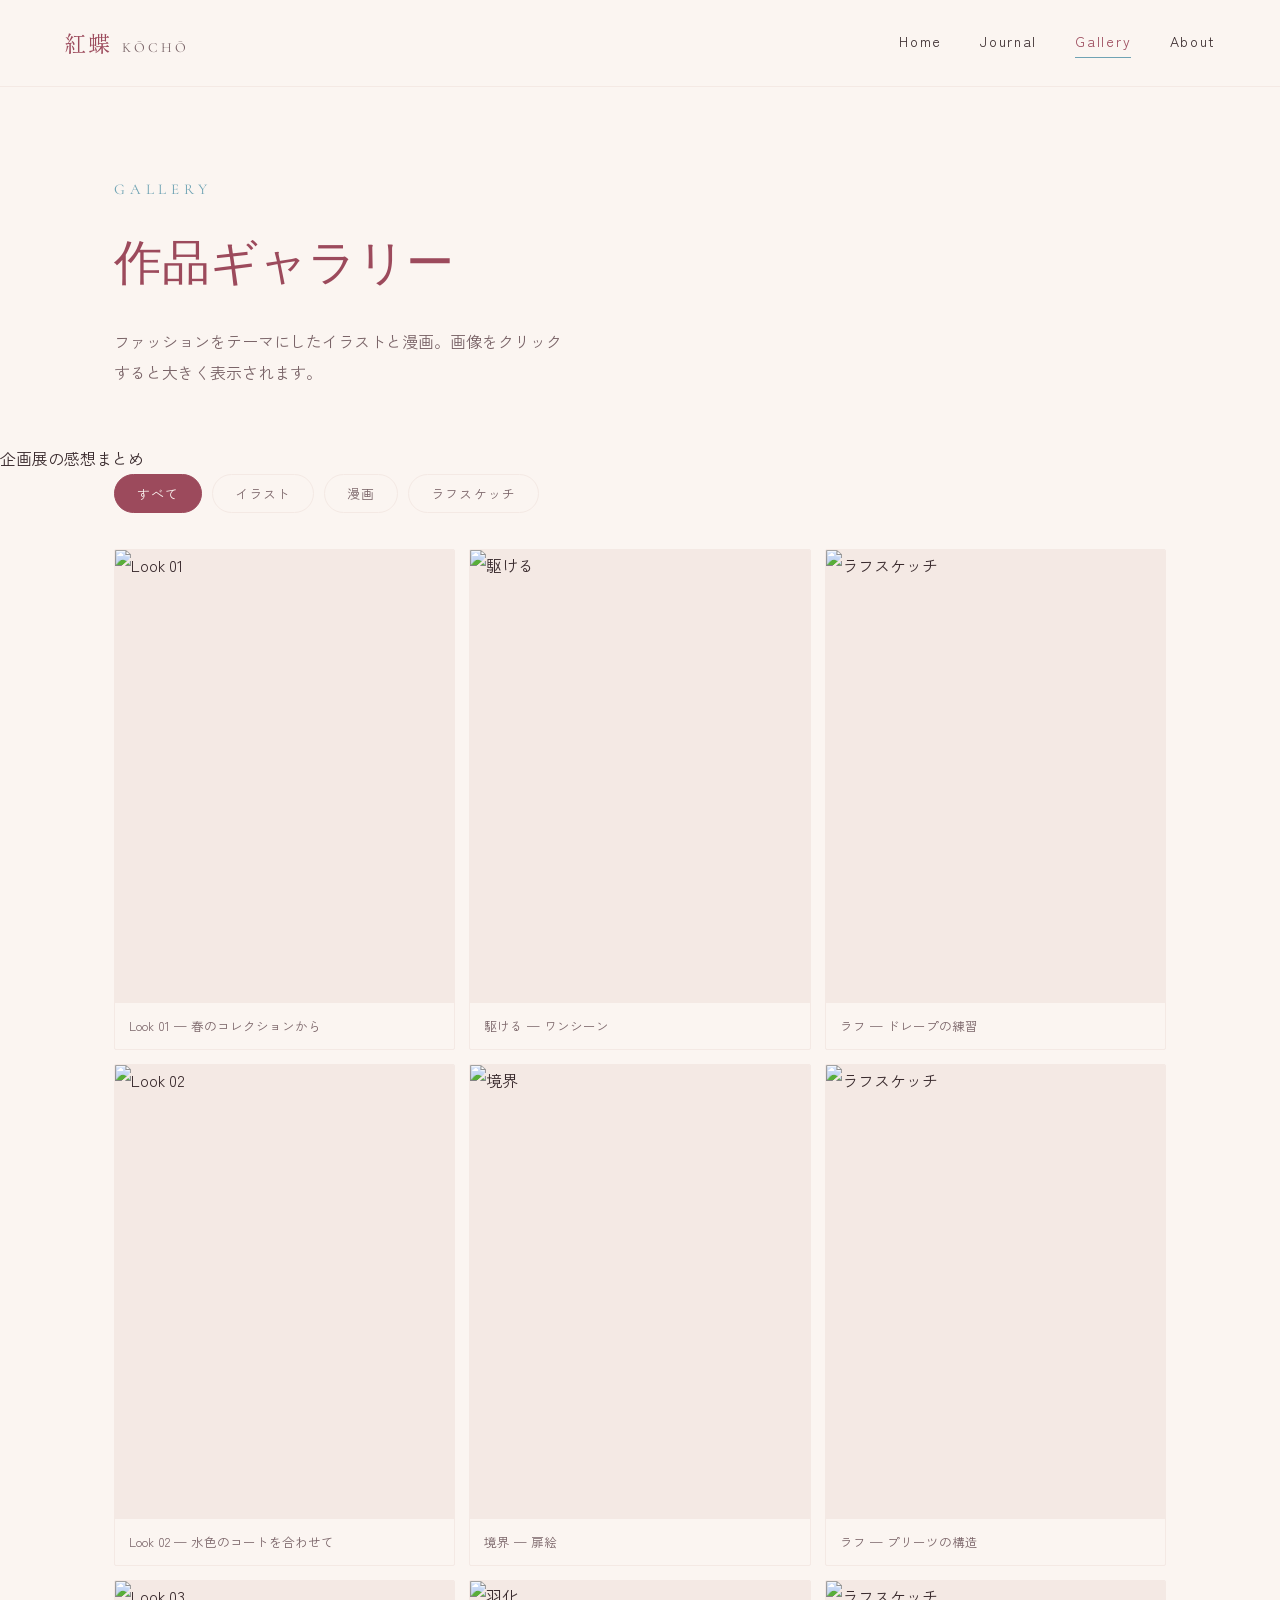
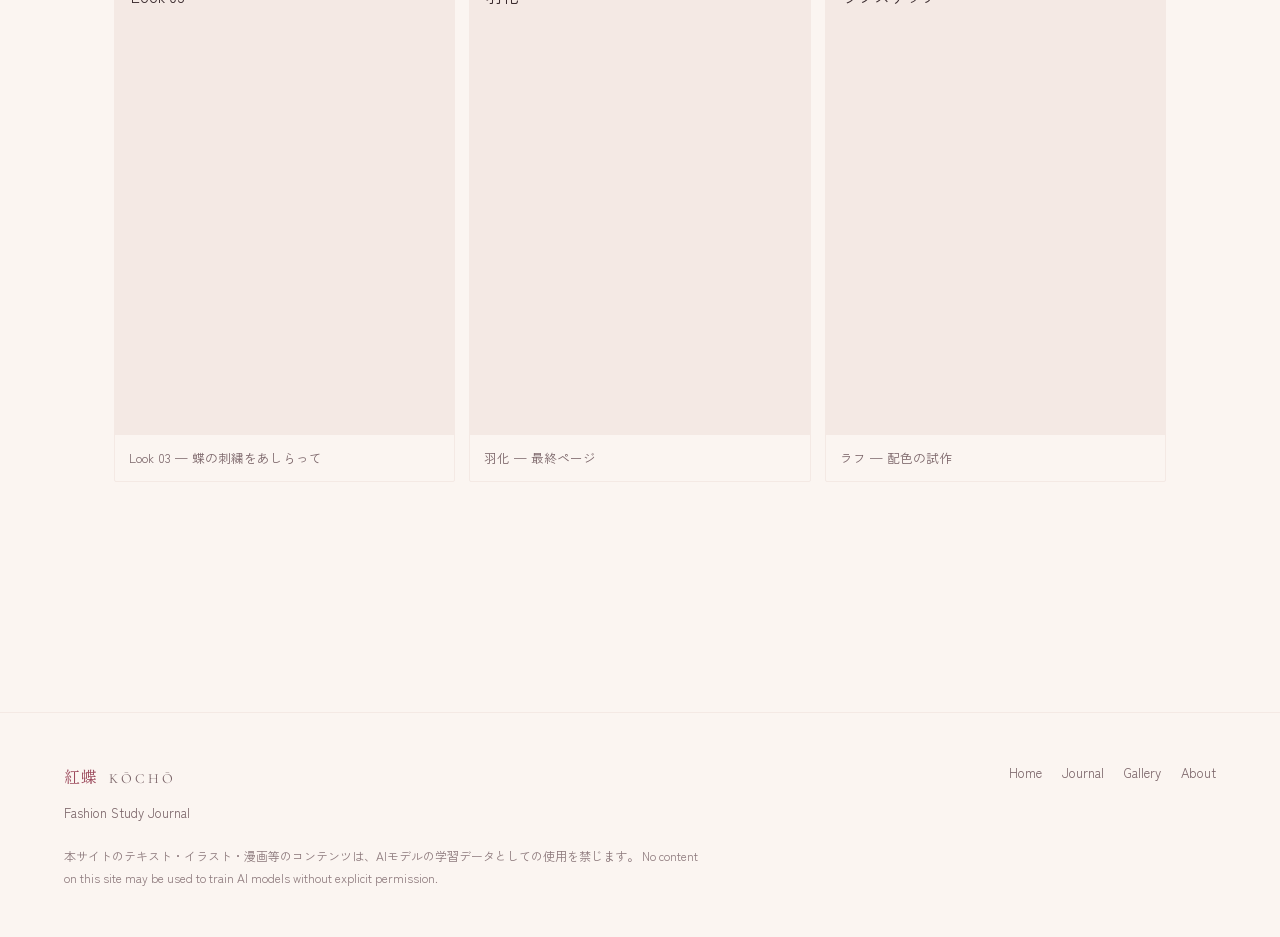
==== commit 660e2417: "Simplify exhibition report link in gallery.html" ====
--- a/gallery.html
+++ b/gallery.html
@@ -33,14 +33,7 @@
   </div>
 
   <div class="gallery-feature">
-    <a class="feature-link-box" href="report1.html">
-      <span class="flb-text">
-        <span class="flb-eyebrow">Exhibition Reports</span>
-        <span class="flb-title">企画展の感想</span>
-        <span class="flb-desc">足を運んだファッション関連の展覧会の記録をまとめています。</span>
-      </span>
-      <span class="flb-arrow">›</span>
-    </a>
+    <a class="feature-link-box" href="report1.html">企画展の感想まとめ</a>
   </div>
 
   <div class="filter-bar" id="filterBar">
